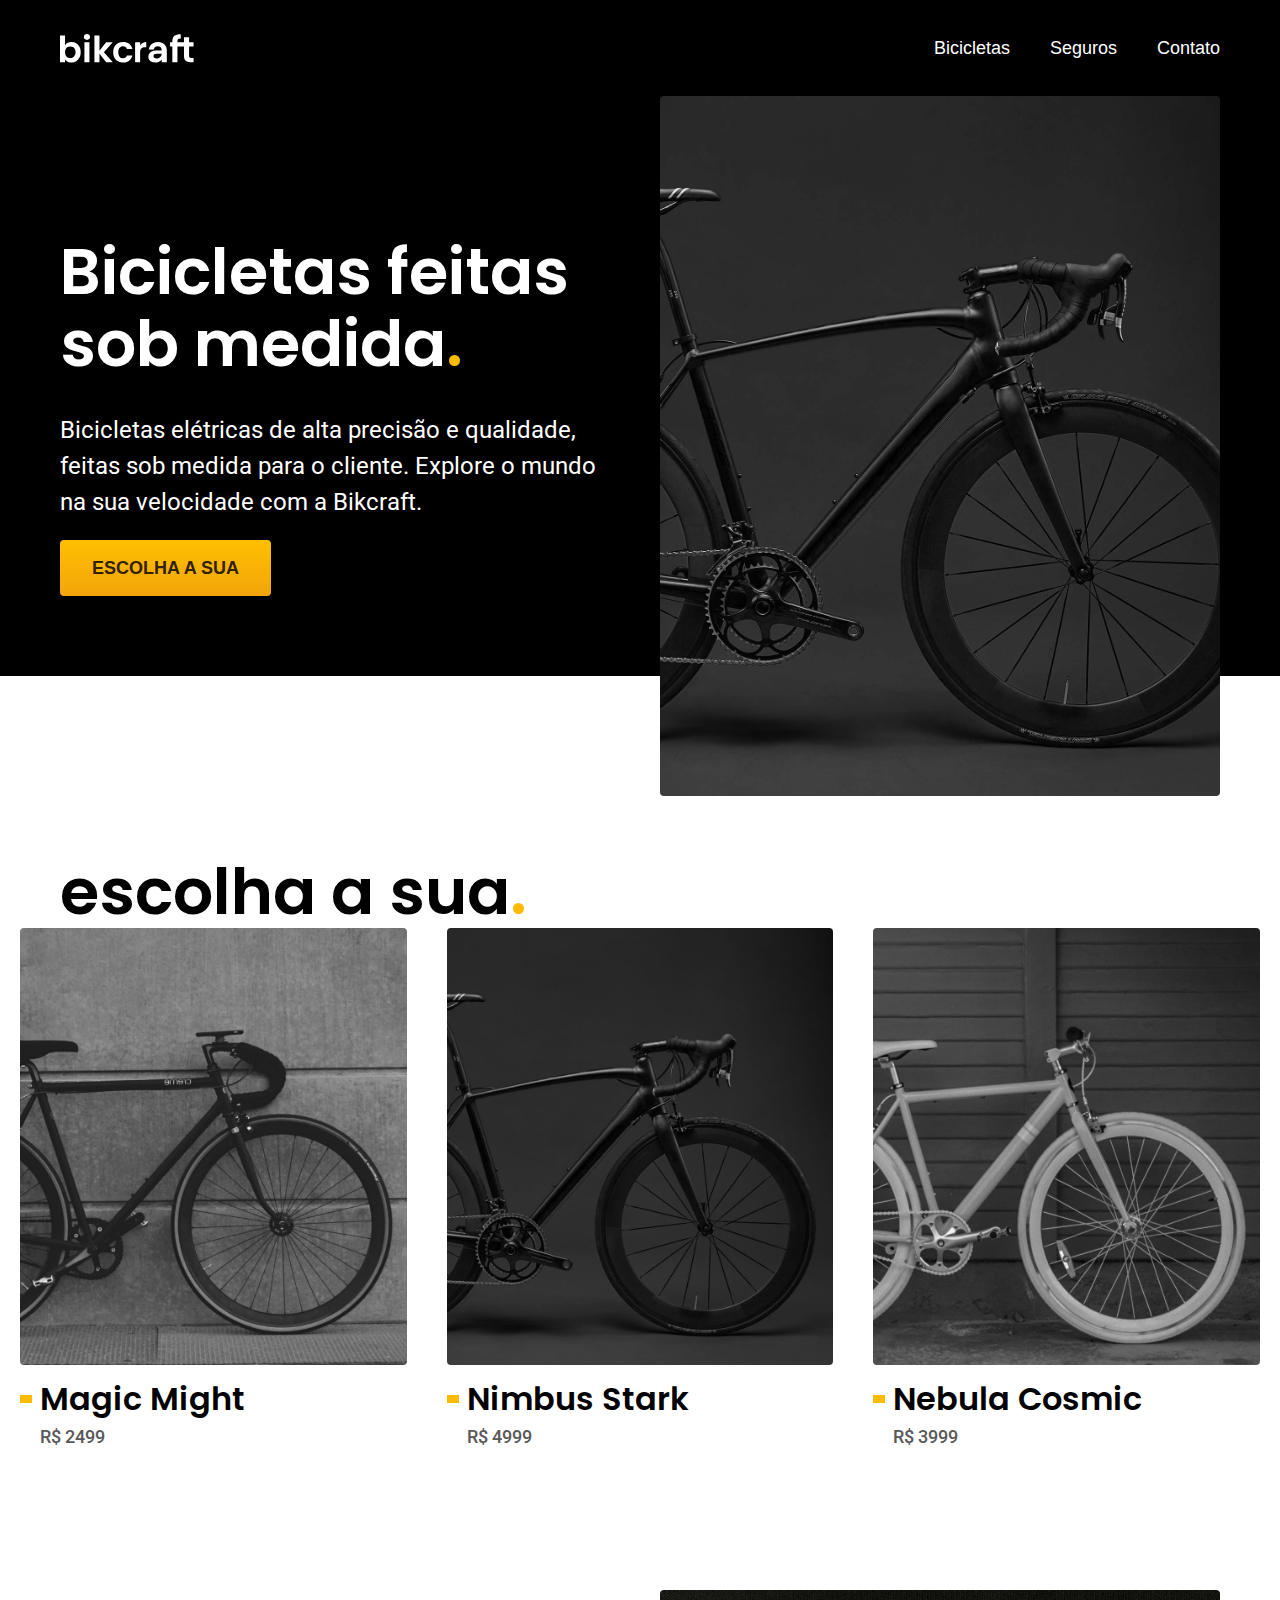
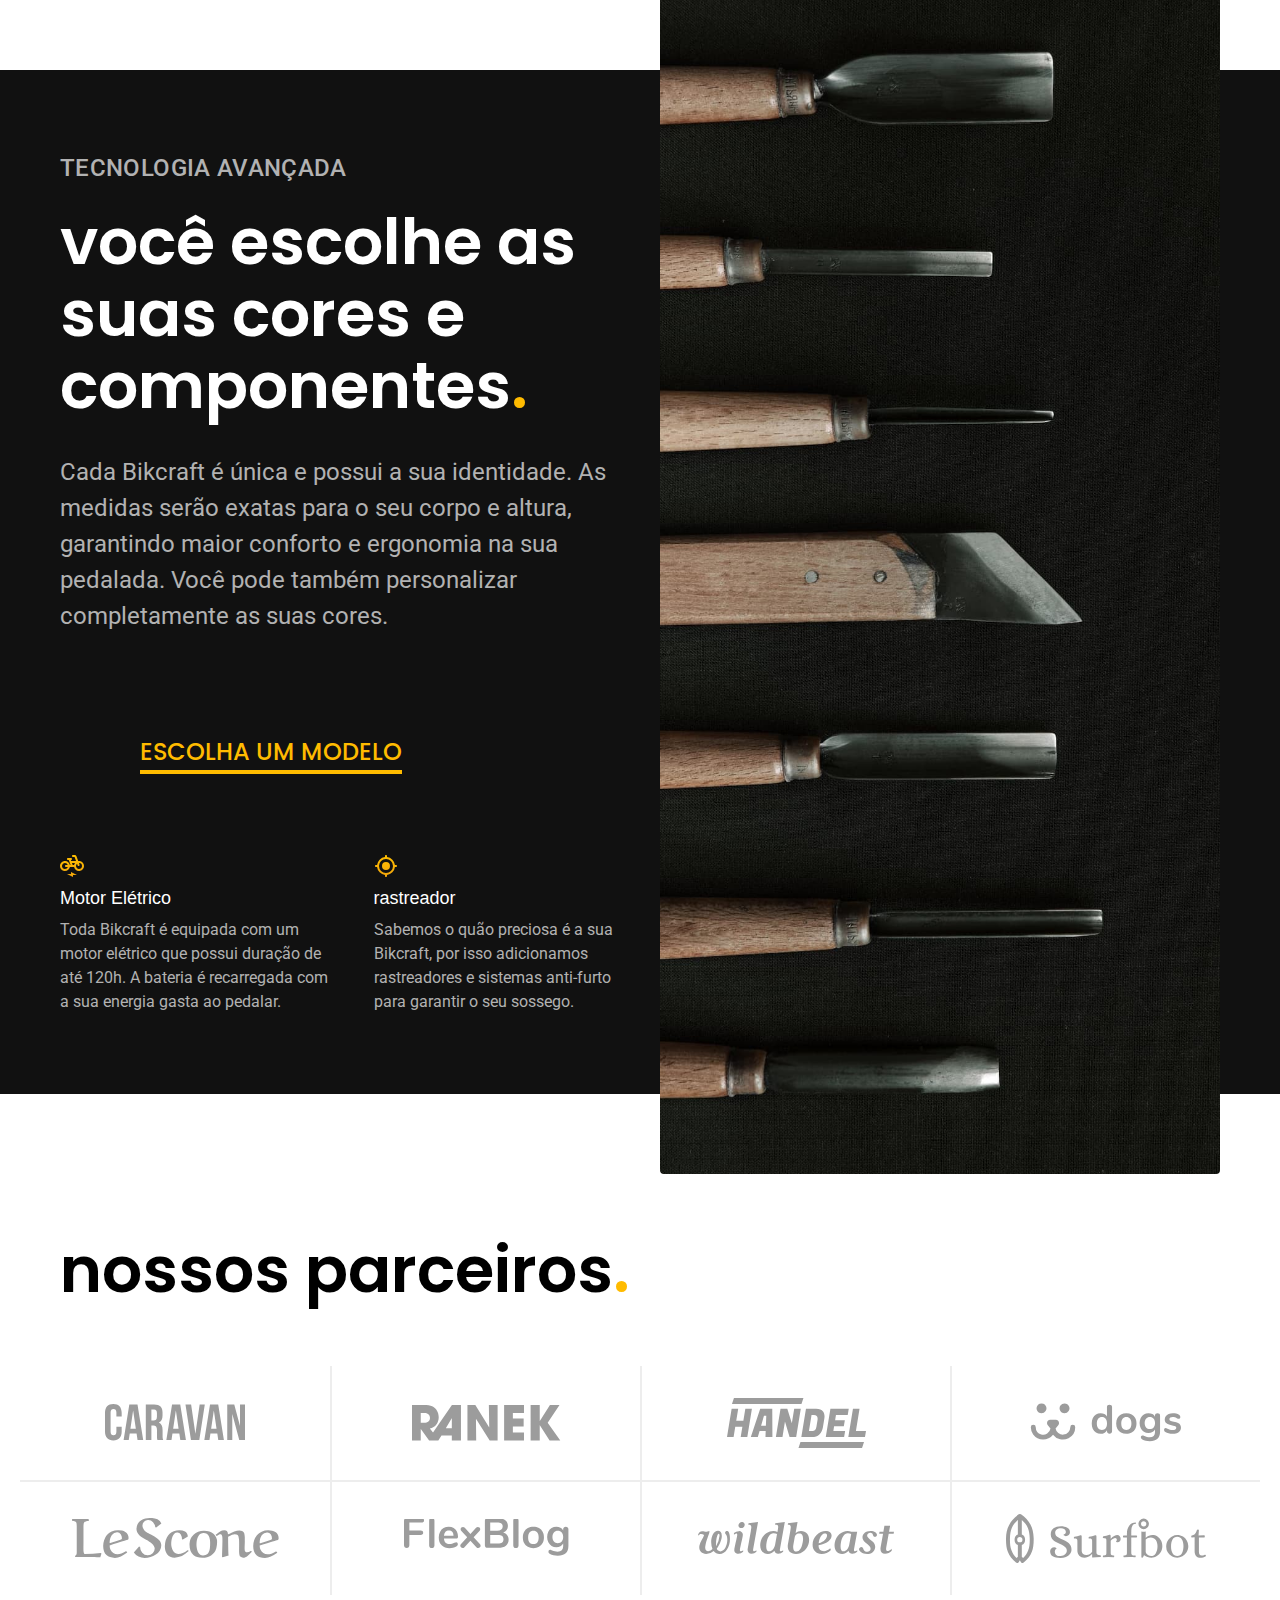
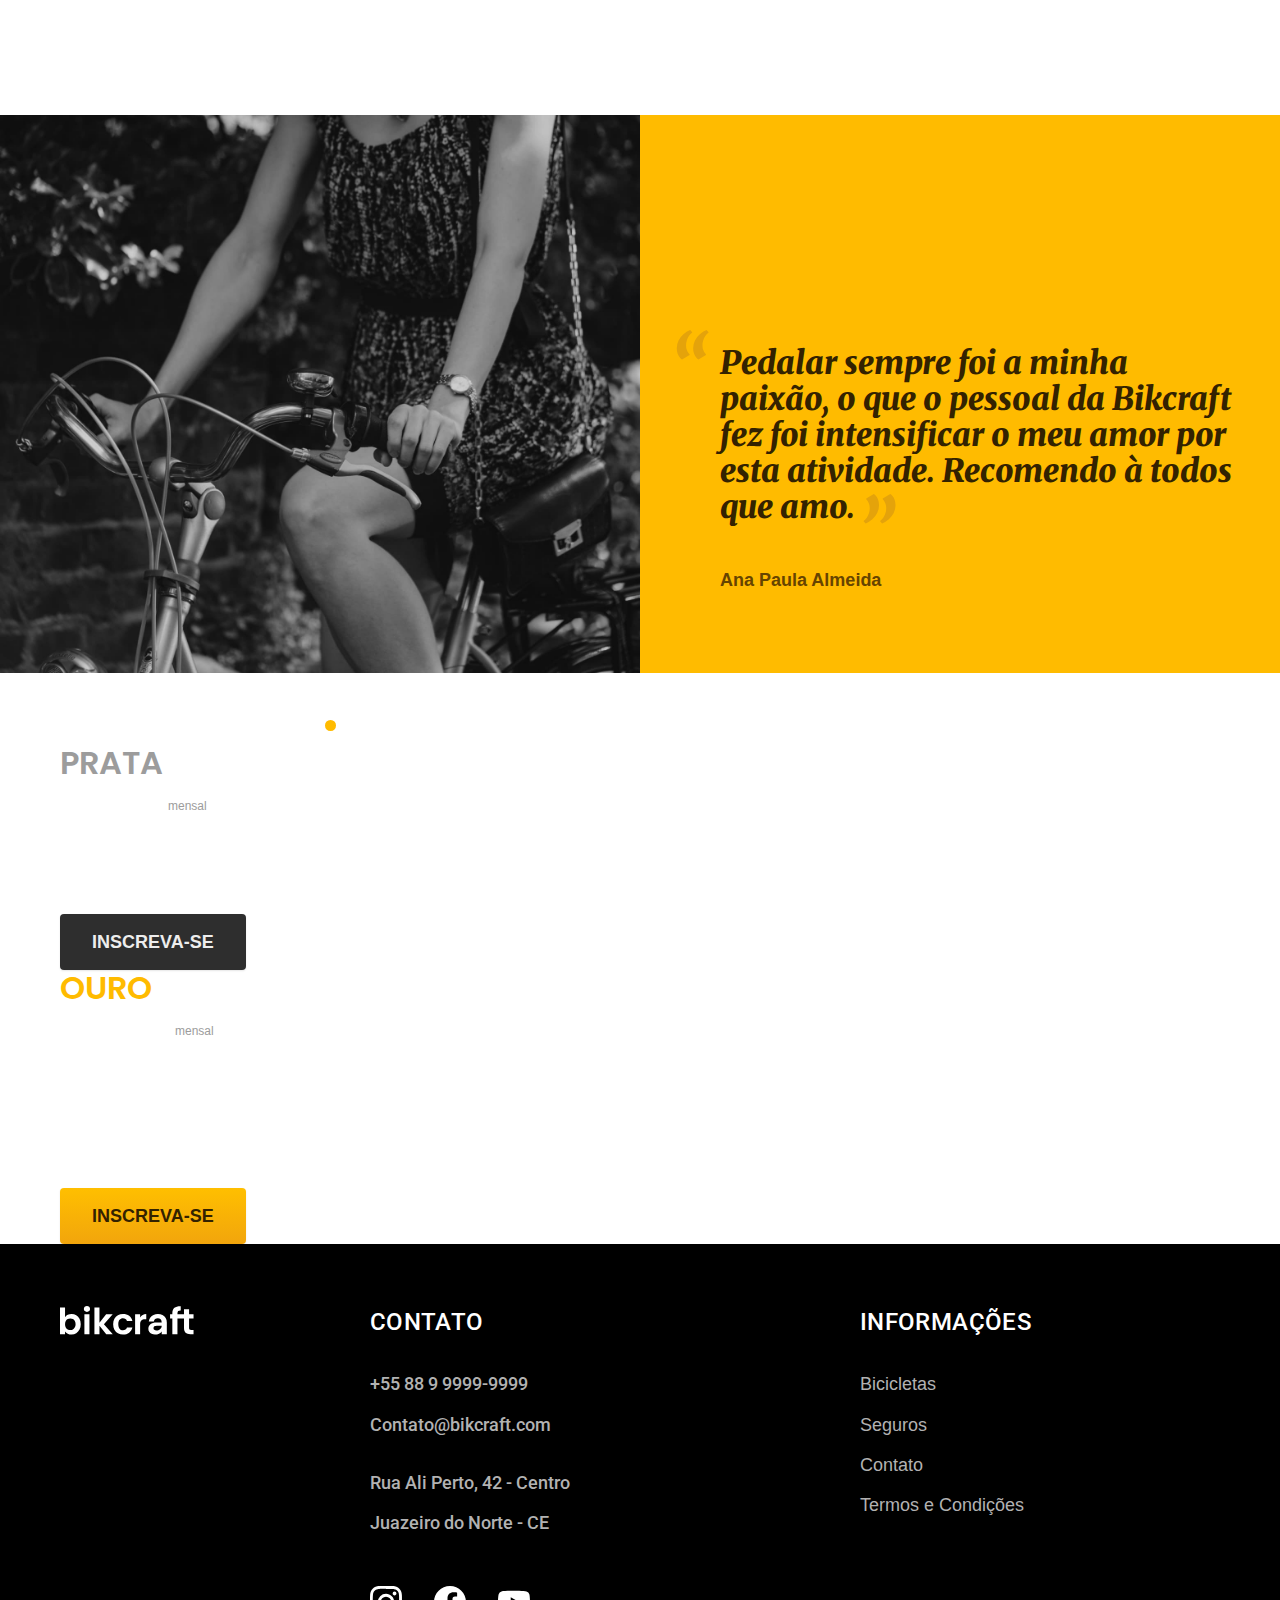
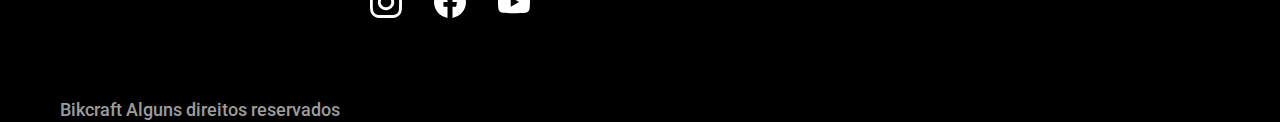
==== index.html @ c2e18ff7 "bicicletas  pagina" ====
<!DOCTYPE html>
<html lang="en">

<head>
    <meta charset="UTF-8">
    <meta name="viewport" content="width=device-width, initial-scale=1.0">
    <title>Bikcraft - Bicicletas Elétricas</title>
    <meta name="description"
        content="Bicicletas elétricas de alta precisão e qualidade,  feitas sob medida para o cliente. Explore o mundo na sua velocidade com a Bikcraft.">
    <!-- estilos -->
    <link rel="stylesheet" href="./css/style.css">
</head>

<body id="home">
    <header class="header-bg">
        <div class="header interface">
            <a href="./">
                <img src="./img/bikcraft.svg" alt="logo">
            </a>

            <nav aria-label="primaria">
                <ul class="menu-desktop header-menu font-1-m cor-0">
                    <li><a href="./bicicletas.html">Bicicletas</a></li>
                    <li><a href="./seguros.html">Seguros</a></li>
                    <li><a href="./contato.html">Contato</a></li>
                </ul>
            </nav>
        </div>
    </header>

    <main class="introducao-bg">
        <div class="introducao interface">
            <div class="introducao-conteudo">
                <h1 class="font-1-xxl">Bicicletas feitas sob medida<span class="cor-p1">.</span></h1>
                <p class="font-2-l">Bicicletas elétricas de alta precisão e qualidade, feitas sob medida para o cliente.
                    Explore o mundo na sua velocidade com a Bikcraft.</p>
                <a class="btn-style-1" href="./bicicletas.html">Escolha a sua</a>
            </div>
            <div class="introducao-img">
                <img src="./img/fotos/introducao.jpg" alt="bicicleta eletrica preta">
            </div>
        </div>
    </main>

    <article class="bicicletas-lista">
        <h2 class="font-1-xxl interface">escolha a sua<span class="cor-p1">.</span></h2>

        <ul class="bicicletas-lista-items">
            <li>
                <a href="./bicicletas/magic.html">
                    <img src="./img/bicicletas/magic-home.jpg" alt="bicicleta Preta">
                    <h3 class="font-1-xl">Magic Might</h3>
                    <span class="font-2-m cor-8">R$ 2499</span>
                </a>
            </li>
            <li>
                <a href="./bicicletas/nimbus.html">
                    <img src="./img/bicicletas/nimbus-home.jpg" alt="bicicleta Preta">
                    <h3 class="font-1-xl">Nimbus Stark</h3>
                    <span class="font-2-m cor-8">R$ 4999</span>
                </a>
            </li>
            <li>
                <a href="./bicicletas/nebula.html">
                    <img src="./img/bicicletas/nebula-home.jpg" alt="bicicleta Preta">
                    <h3 class="font-1-xl">Nebula Cosmic</h3>
                    <span class="font-2-m cor-8">R$ 3999</span>
                </a>
            </li>
        </ul>

    </article>

    <article class="tecnologia-bg">
        <div class="tecnologia interface">
            <div class="tecnologia-conteudo">
                <span class="font-2-l-b cor-5">tecnologia Avançada</span>
                <h2 class="font-1-xxl cor-0">você escolhe as suas cores e componentes<span class="cor-p1">.</span></h2>
                <p class="font-2-l cor-5">Cada Bikcraft é única e possui a sua identidade. As medidas serão exatas para
                    o seu corpo e altura, garantindo maior conforto e ergonomia na sua pedalada. Você pode também
                    personalizar completamente as suas cores.</p>
                <a class="link" href="./bicicletas.html">Escolha um modelo</a>
                <div class="tecnologia-vantagens">
                    <div>
                        <img src="img/icones/eletrica.svg" alt="">
                        <h3 class="font-1-m cor-0">Motor Elétrico</h3>
                        <p class="font-2-s cor-5">Toda Bikcraft é equipada com um motor elétrico que possui duração de
                            até 120h. A bateria é recarregada com a sua energia gasta ao pedalar.</p>
                    </div>
                    <div>
                        <img src="img/icones/rastreador.svg" alt="">
                        <h3 class="font-1-m cor-0">rastreador</h3>
                        <p class="font-2-s cor-5">Sabemos o quão preciosa é a sua Bikcraft, por isso adicionamos
                            rastreadores e sistemas anti-furto para garantir o seu sossego.</p>
                    </div>
                </div>
            </div>

            <div class="tecnologia-img">
                <img src="./img/fotos/tecnologia.jpg" alt="">
            </div>
        </div>

    </article>

    <section class="parceiros" aria-label="Nossos Parceiros">
        <h2 class="font-1-xxl interface">nossos parceiros<span class="cor-p1">.</span></h2>

        <ul>
            <li><img src="./img/parceiros/caravan.svg" alt="caravan"></li>
            <li><img src="./img/parceiros/ranek.svg" alt="ranek"></li>
            <li><img src="./img/parceiros/handel.svg" alt="handel"></li>
            <li><img src="./img/parceiros/dogs.svg" alt="dogs"></li>
            <li><img src="./img/parceiros/lescone.svg" alt="lesccone"></li>
            <li><img src="./img/parceiros/flexblog.svg" alt="flexblog"></li>
            <li><img src="./img/parceiros/wildbeast.svg" alt="wildbeast"></li>
            <li><img src="./img/parceiros/surfbot.svg" alt="surfbot"></li>
        </ul>
    </section>

    <section class="depoimento" aria-label="Depoimento">
        <div>
            <img src="./img/fotos/depoimento.jpg" alt="Pessoa pedalando">
        </div>
        <div class="depoimento-conteudo">
            <blockquote class="font-1-xl cor-p5">
                <p>Pedalar sempre foi a minha paixão, o que o pessoal da Bikcraft fez foi intensificar o meu amor por
                    esta atividade. Recomendo à todos que amo.</p>
                <span class="font-1-m-b cor-p4">Ana Paula Almeida</span>
            </blockquote>
        </div>
    </section>

    <article class="seguros-bg">
        <div class="seguros interface">
            <h2 class="font-1-xxl cor-0">seguros<span class="cor-p1">.</span></h2>
            <div class="seguros-item">
                <h3 class="font-1-xl cor-6">PRATA</h3>
                <span class="font-1-xl cor-0">R$ 199 <span class="font-1-xs cor-6">mensal</span></span>
                <ul class="font-2-m cor-0">
                    <li>Duas trocas por ano</li>
                    <li>Assistência técnica</li>
                    <li>Suporte 08h às 18h</li>
                    <li>Cobertura estadual</li>
                </ul>
                <a class="btn-style-2" href="./orcamento.html">Inscreva-se</a>
            </div>
            <div class="seguros-item">
                <h3 class="font-1-xl cor-p1">OURO</h3>
                <span class="font-1-xl cor-0">R$ 299 <span class="font-1-xs cor-6">mensal</span></span>
                <ul class="font-2-m cor-0">
                    <li>Cinco trocas por ano</li>
                    <li>Assistência especial</li>
                    <li>Suporte 24h</li>
                    <li>Cobertura nacional</li>
                    <li>Desconto em parceiros</li>
                    <li>Acesso ao Clube Bikcraft</li>
                </ul>
                <a class="btn-style-1" href="./orcamento.html">Inscreva-se</a>
            </div>
        </div>
    </article>

    <footer class="footer-bg">
        <div class="footer interface">
            <img src="./img/bikcraft.svg" alt="logo">
            <div class="footer-contato">
                <h3 class="font-2-l-b cor-0">Contato</h3>
                <ul class="font-2-m cor-5">
                    <li><a href="tel:+552199999999">+55 88 9 9999-9999</a></li>
                    <li><a href="mailto:Contato@bikcraft.com">Contato@bikcraft.com</a></li>
                    <li>Rua Ali Perto, 42 - Centro</li>
                    <li>Juazeiro do Norte - CE</li>
                </ul>
                <div class="footer-redes">
                    <a href="/">
                        <img src="img/redes/instagram.svg" alt="">
                    </a>
                    <a href="/">
                        <img src="img/redes/facebook.svg" alt="">
                    </a>
                    <a href="/">
                        <img src="img/redes/youtube.svg" alt="">
                    </a>
                </div>
            </div>
            <div class="footer-informacoes">
                <h3 class="font-2-l-b cor-0">Informações</h3>
                <nav>
                    <ul class="font-1-m cor-5">
                        <li><a href="./bicicletas.html">Bicicletas</a></li>
                        <li><a href="./seguros.html">Seguros</a></li>
                        <li><a href="./contato.html">Contato</a></li>
                        <li><a href="./termos.html">Termos e Condições</a></li>
                    </ul>
                </nav>
            </div>
            <p class=" footer-copy font-2-m cor-6">Bikcraft Alguns direitos reservados</p>
        </div>
    </footer>

</body>

</html>
---- css/style.css ----
/* fontes */
@import url('https://fonts.googleapis.com/css2?family=Merriweather:ital,wght@1,900&display=swap');
@import url('https://fonts.googleapis.com/css2?family=Poppins:wght@400;500;600;700&family=Roboto:wght@400;500;700;900&display=swap');
@import "utilidades/tipo-grafia.css";
/* folhas de estilos */

/* ------global------- */
@import "./global/global.css";
@import "./global/header.css";
@import "global/footer.css";

/* ------utilidades------- */
@import "./utilidades/cores.css";
@import "./utilidades/componentes.css";
@import "./utilidades/titulos-pg-internas.css";

/* -----home------- */
@import "./home/introducao.css";
@import "./home/tecnologias.css";
@import "./home/parceiros.css";
@import "./home/depoimento.css";


/* -----bicicletas---- */
@import "./bicicletas/bicicletas-lista.css";
@import "./bicicletas/biciletas.css"

/* ------ seguros ----- */
@import "./seguros/seguros.css";

/* ---temos---- */
@import "./termos/termos.css"


/* -------------------------------------------------------- */
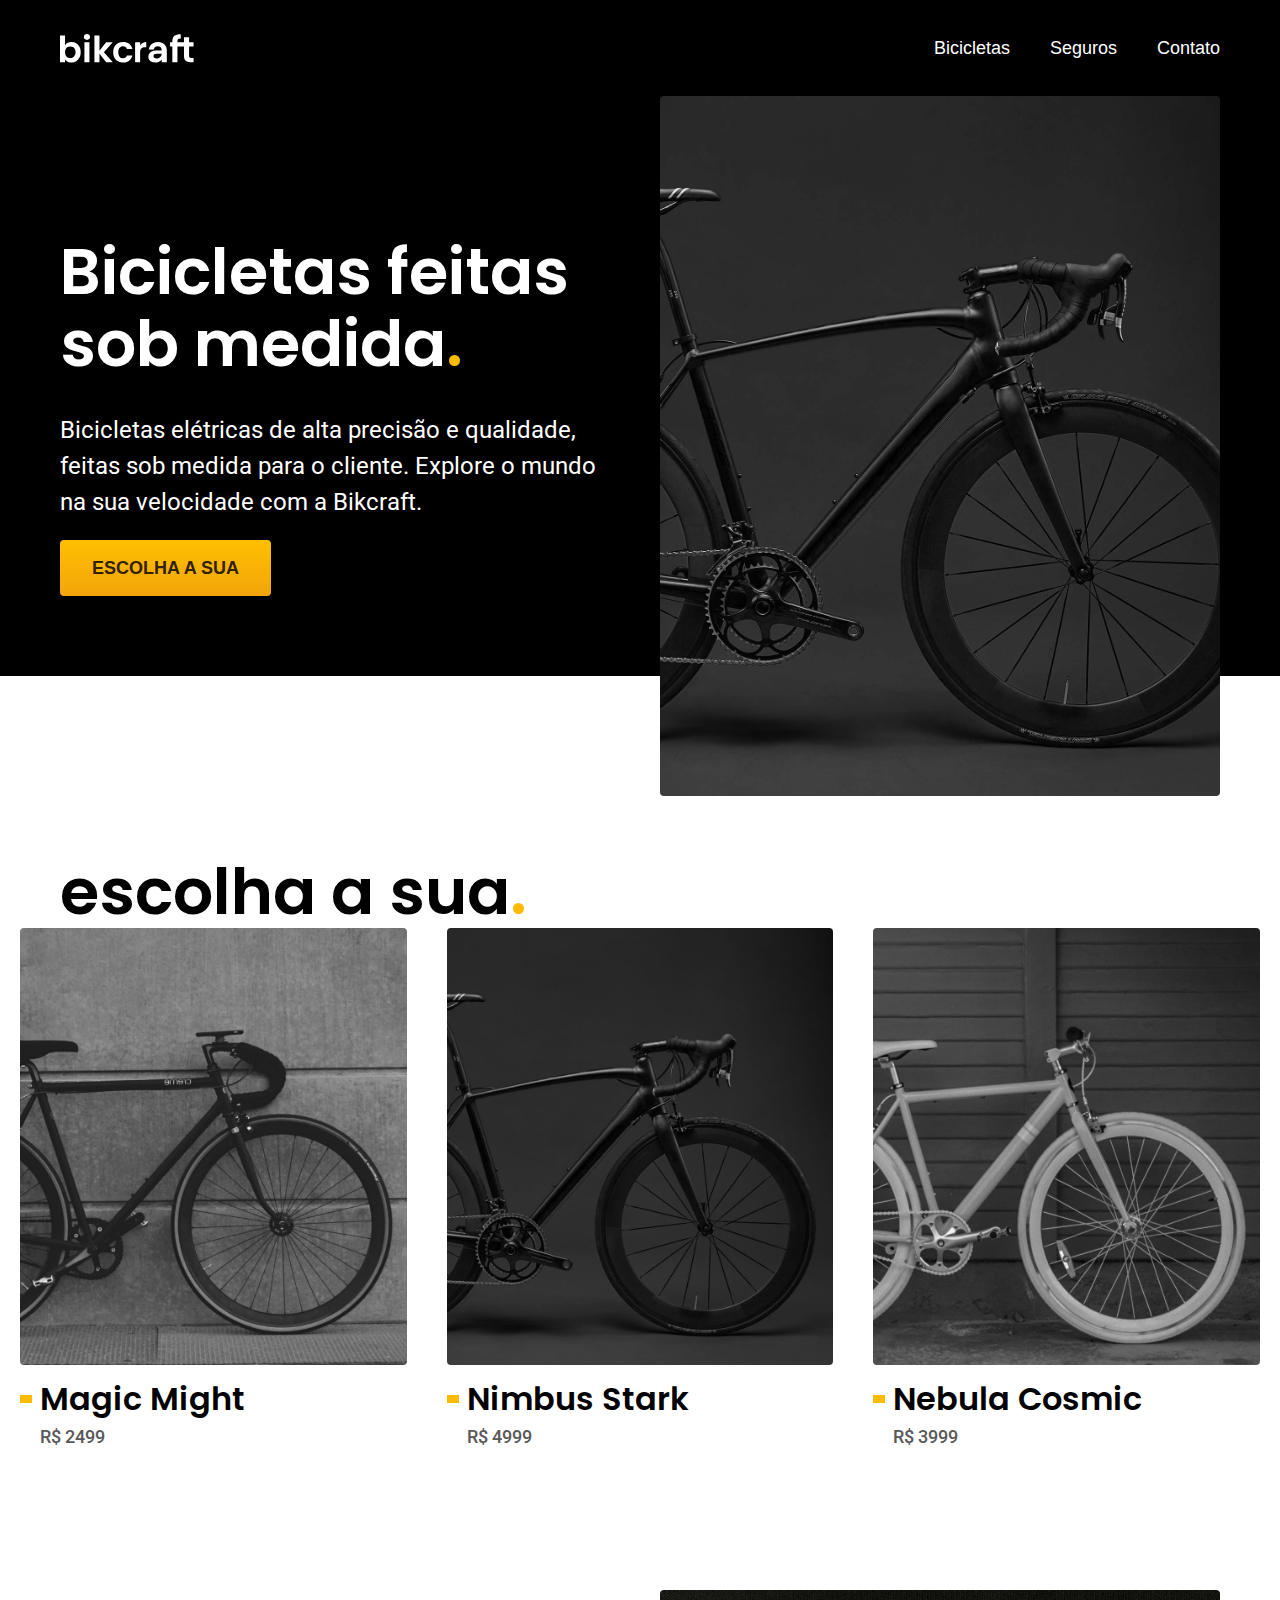
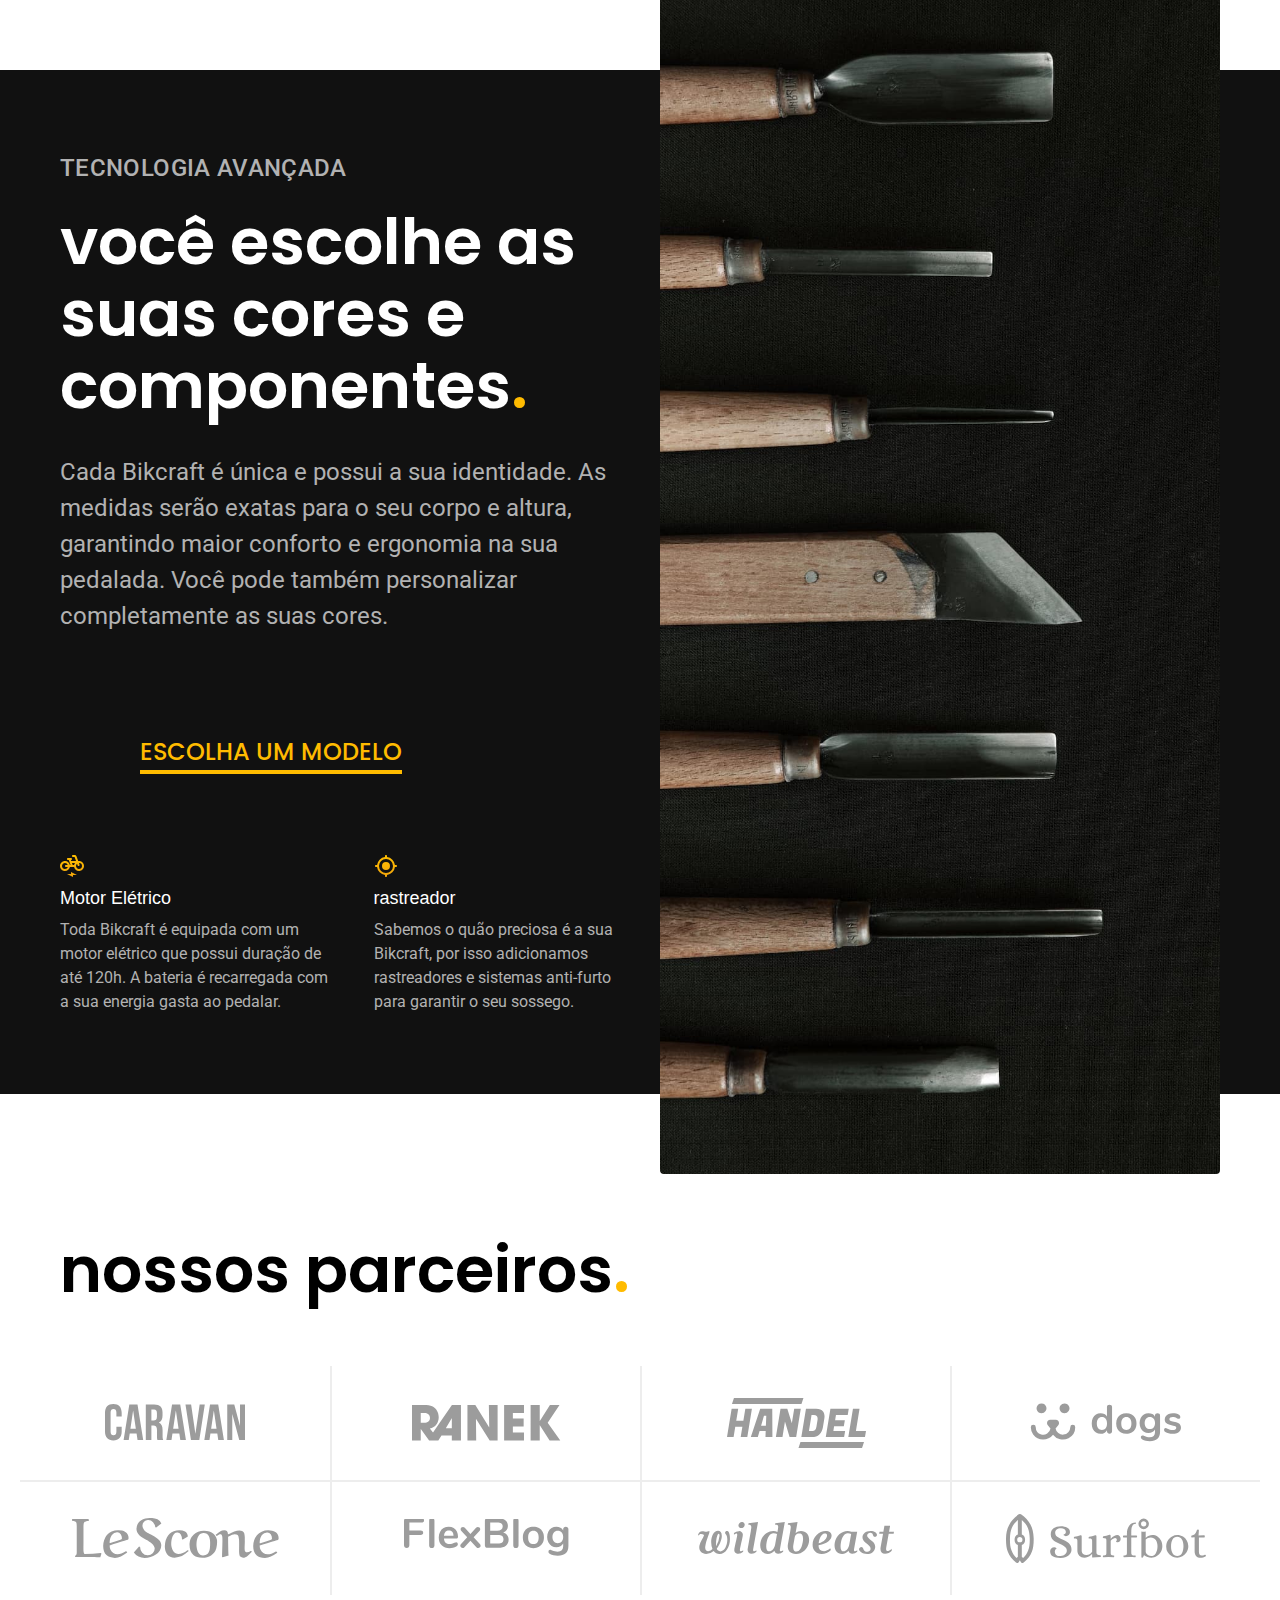
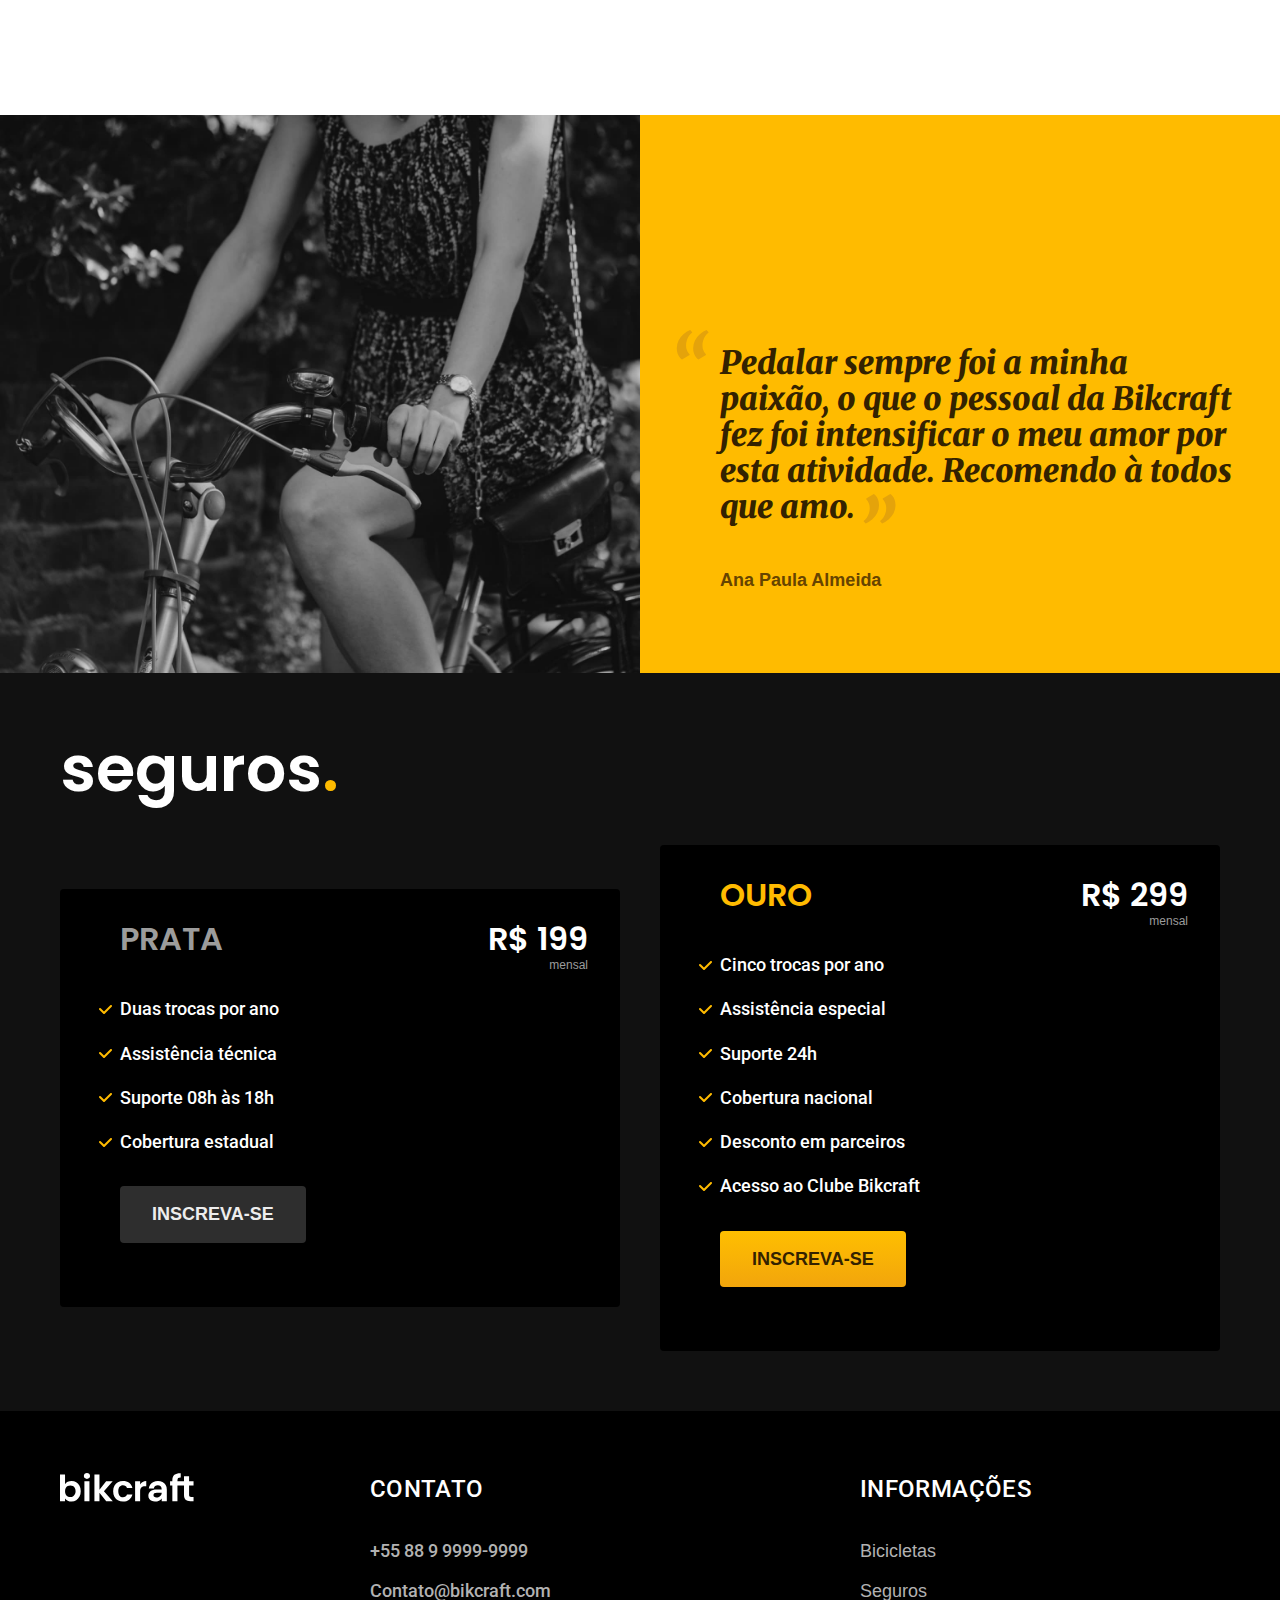
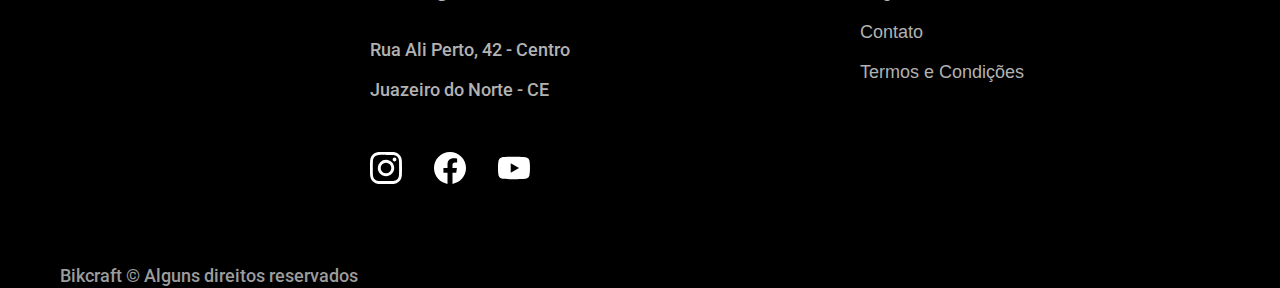
==== commit 0596cced: "terminei a pagina da nimbus" ====
--- a/index.html
+++ b/index.html
@@ -195,7 +195,7 @@
                     </ul>
                 </nav>
             </div>
-            <p class=" footer-copy font-2-m cor-6">Bikcraft Alguns direitos reservados</p>
+            <p class=" footer-copy font-2-m cor-6">Bikcraft © Alguns direitos reservados</p>
         </div>
     </footer>
 
--- a/css/style.css
+++ b/css/style.css
@@ -23,10 +23,15 @@
 
 /* -----bicicletas---- */
 @import "./bicicletas/bicicletas-lista.css";
-@import "./bicicletas/biciletas.css"
+@import "./bicicletas/biciletas.css";
+
+/* -----bicicleta ----- */
+@import "./bicicleta/bicicleta.css";
 
 /* ------ seguros ----- */
 @import "./seguros/seguros.css";
+@import "./seguros/vantagens.css";
+@import "./seguros/perguntas.css";
 
 /* ---temos---- */
 @import "./termos/termos.css"
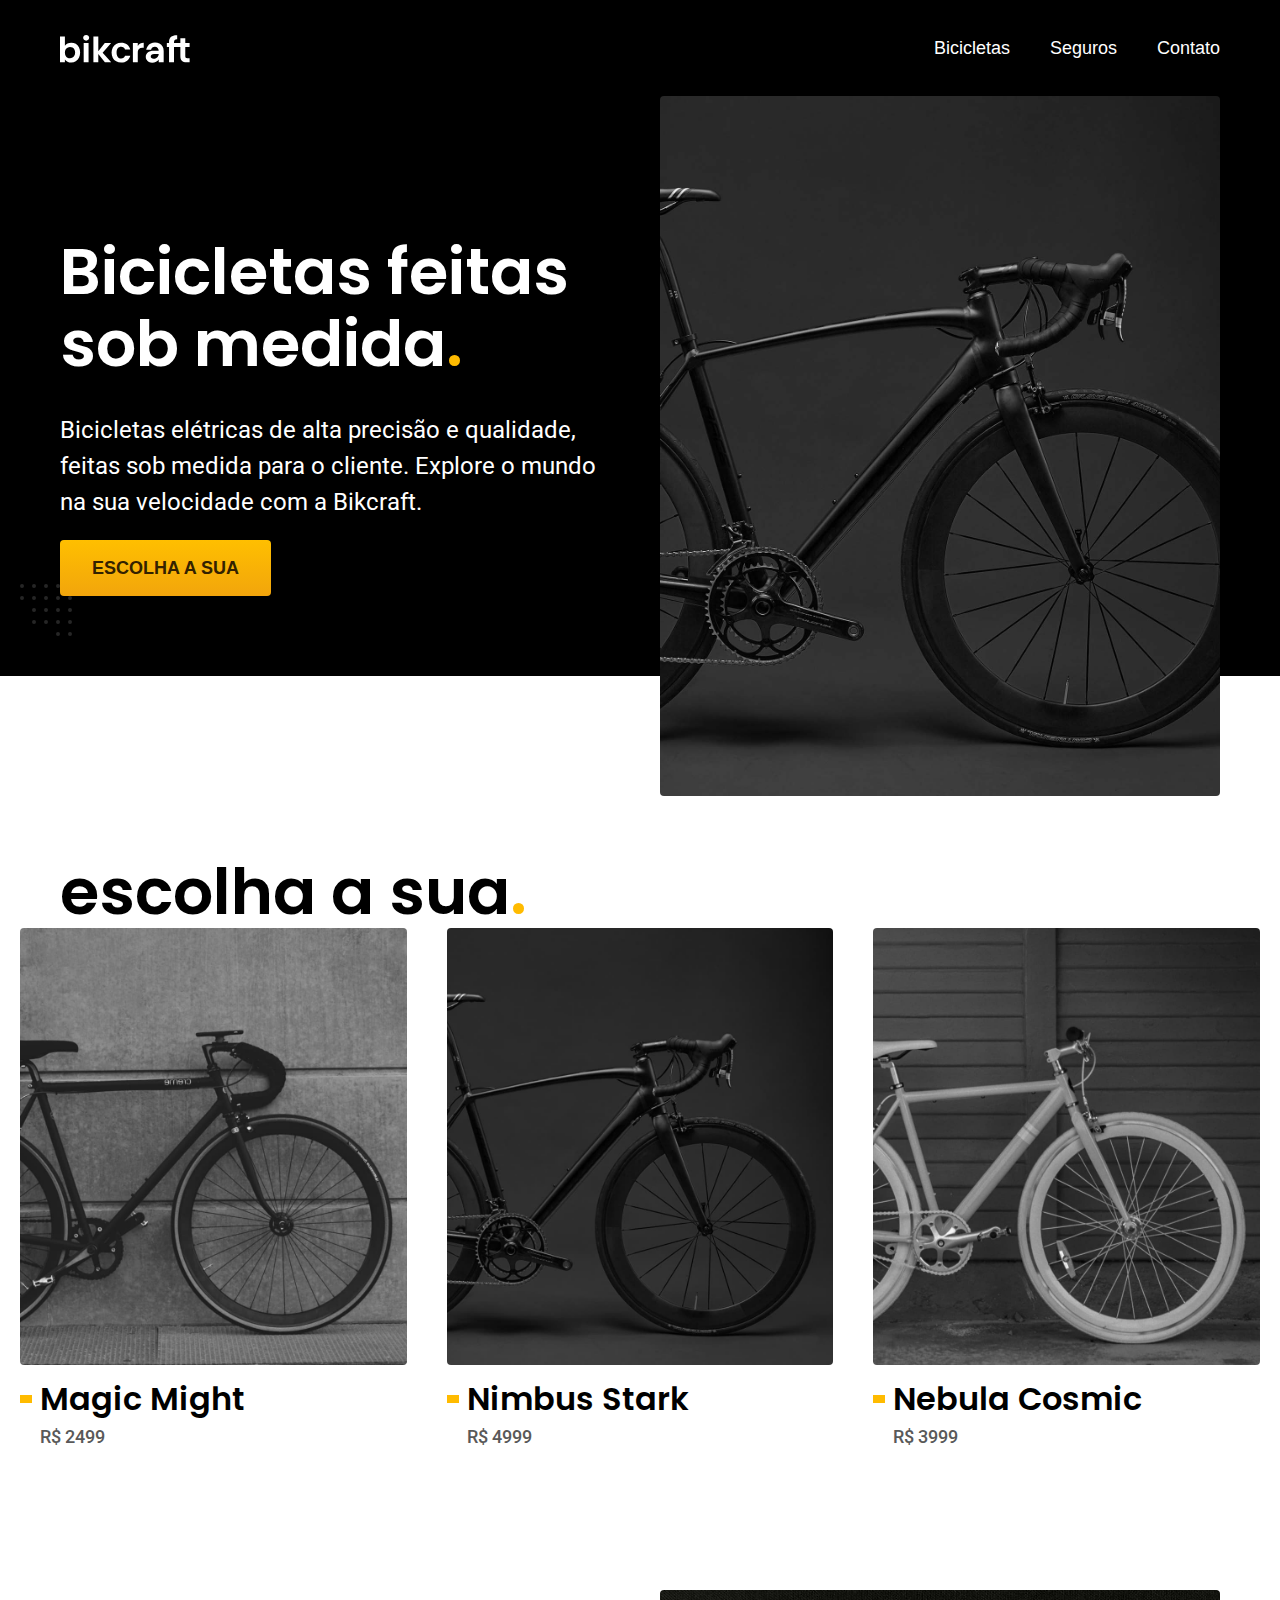
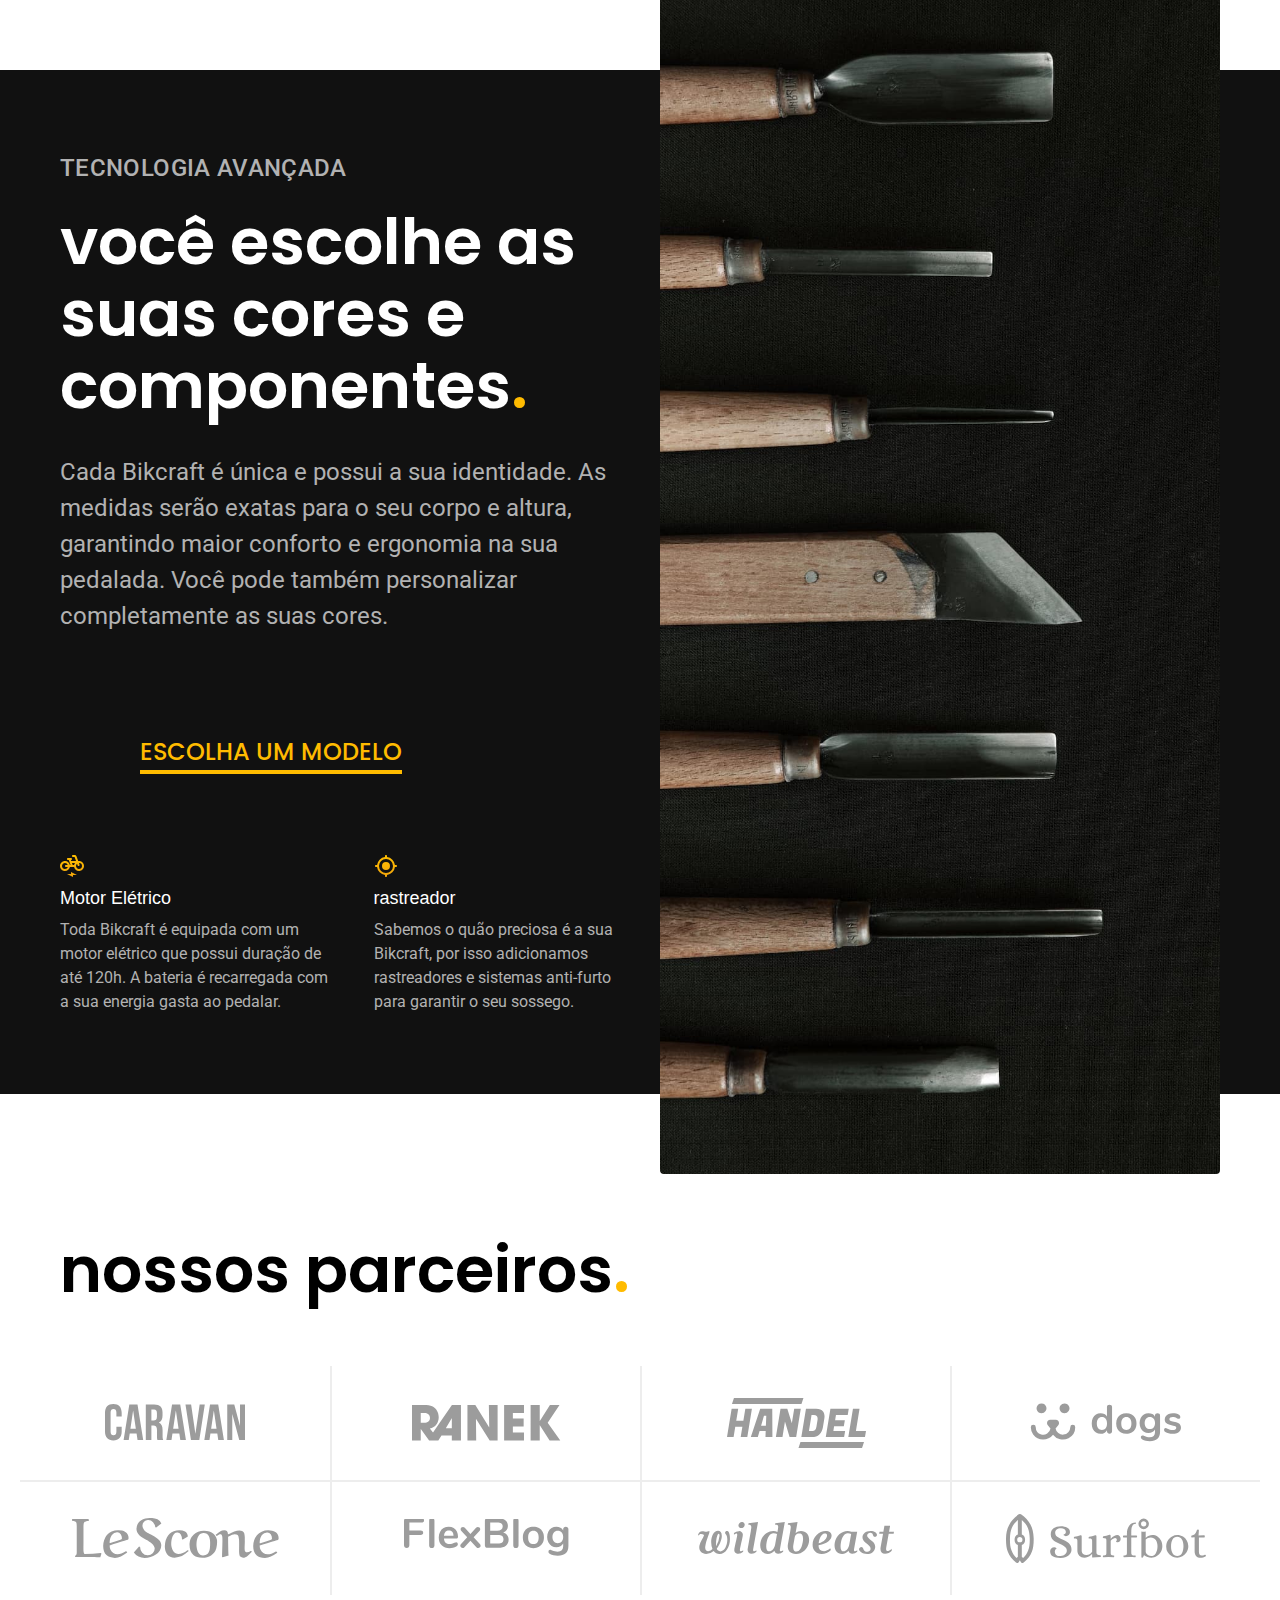
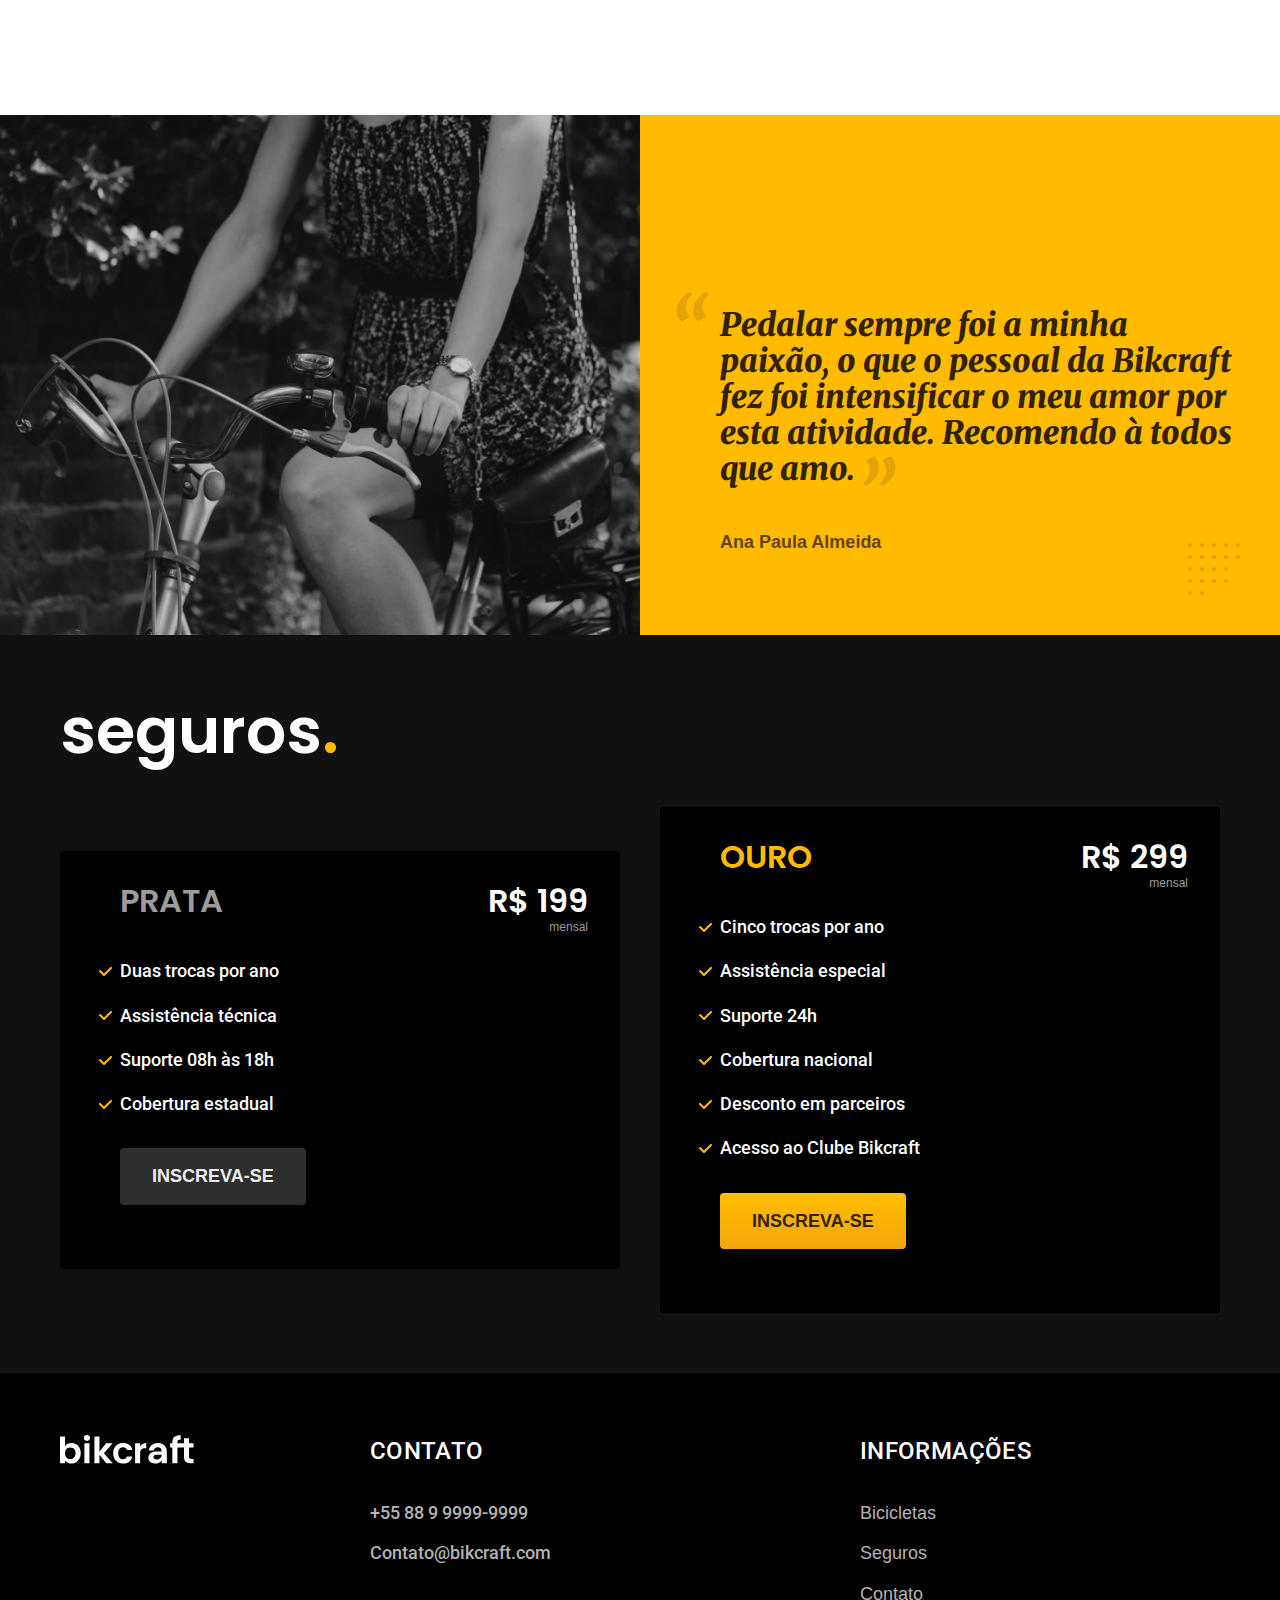
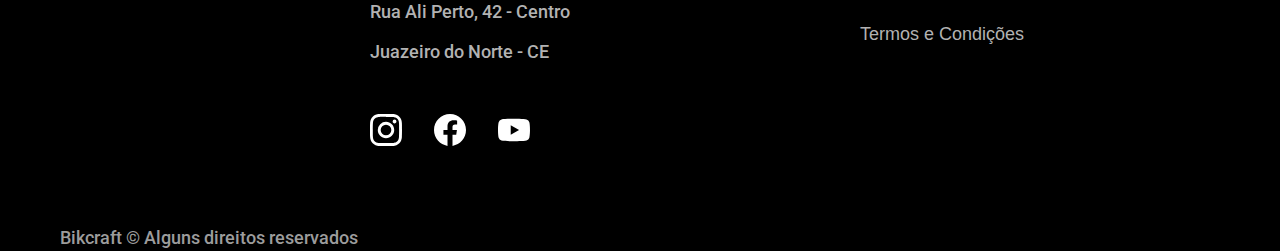
==== commit 9b09d5f5: "despenho" ====
--- a/index.html
+++ b/index.html
@@ -8,14 +8,16 @@
     <meta name="description"
         content="Bicicletas elétricas de alta precisão e qualidade,  feitas sob medida para o cliente. Explore o mundo na sua velocidade com a Bikcraft.">
     <!-- estilos -->
+    <link rel="preload" href="./css/style.css" as="style">
     <link rel="stylesheet" href="./css/style.css">
+
 </head>
 
 <body id="home">
     <header class="header-bg">
         <div class="header interface">
             <a href="./">
-                <img src="./img/bikcraft.svg" alt="logo">
+                <img src="./img/bikcraft.svg" width="132" height="32" alt="logo">
             </a>
 
             <nav aria-label="primaria">
@@ -36,9 +38,10 @@
                     Explore o mundo na sua velocidade com a Bikcraft.</p>
                 <a class="btn-style-1" href="./bicicletas.html">Escolha a sua</a>
             </div>
-            <div class="introducao-img">
-                <img src="./img/fotos/introducao.jpg" alt="bicicleta eletrica preta">
-            </div>
+            <picture>
+                <source media="(max-width:800px)" srcset="./img/bicicletas/nimbus.jpg">
+                <img src="img/fotos/introducao.jpg" alt="bicicleta preta" width="1280" height="1600">
+            </picture>
         </div>
     </main>
 
@@ -48,21 +51,21 @@
         <ul class="bicicletas-lista-items">
             <li>
                 <a href="./bicicletas/magic.html">
-                    <img src="./img/bicicletas/magic-home.jpg" alt="bicicleta Preta">
+                    <img src="./img/bicicletas/magic-home.jpg" width="920" height="1040" alt="bicicleta Preta">
                     <h3 class="font-1-xl">Magic Might</h3>
                     <span class="font-2-m cor-8">R$ 2499</span>
                 </a>
             </li>
             <li>
                 <a href="./bicicletas/nimbus.html">
-                    <img src="./img/bicicletas/nimbus-home.jpg" alt="bicicleta Preta">
+                    <img src="./img/bicicletas/nimbus-home.jpg" width="920" height="1040" alt="bicicleta Preta">
                     <h3 class="font-1-xl">Nimbus Stark</h3>
                     <span class="font-2-m cor-8">R$ 4999</span>
                 </a>
             </li>
             <li>
                 <a href="./bicicletas/nebula.html">
-                    <img src="./img/bicicletas/nebula-home.jpg" alt="bicicleta Preta">
+                    <img src="./img/bicicletas/nebula-home.jpg" width="920" height="1040" alt="bicicleta Preta">
                     <h3 class="font-1-xl">Nebula Cosmic</h3>
                     <span class="font-2-m cor-8">R$ 3999</span>
                 </a>
@@ -82,13 +85,13 @@
                 <a class="link" href="./bicicletas.html">Escolha um modelo</a>
                 <div class="tecnologia-vantagens">
                     <div>
-                        <img src="img/icones/eletrica.svg" alt="">
+                        <img src="img/icones/eletrica.svg" width="24" height="24" alt="">
                         <h3 class="font-1-m cor-0">Motor Elétrico</h3>
                         <p class="font-2-s cor-5">Toda Bikcraft é equipada com um motor elétrico que possui duração de
                             até 120h. A bateria é recarregada com a sua energia gasta ao pedalar.</p>
                     </div>
                     <div>
-                        <img src="img/icones/rastreador.svg" alt="">
+                        <img src="img/icones/rastreador.svg" width="24" height="24" alt="">
                         <h3 class="font-1-m cor-0">rastreador</h3>
                         <p class="font-2-s cor-5">Sabemos o quão preciosa é a sua Bikcraft, por isso adicionamos
                             rastreadores e sistemas anti-furto para garantir o seu sossego.</p>
@@ -97,7 +100,7 @@
             </div>
 
             <div class="tecnologia-img">
-                <img src="./img/fotos/tecnologia.jpg" alt="">
+                <img src="./img/fotos/tecnologia.jpg" width="1200" height="1920" alt="">
             </div>
         </div>
 
@@ -107,20 +110,20 @@
         <h2 class="font-1-xxl interface">nossos parceiros<span class="cor-p1">.</span></h2>
 
         <ul>
-            <li><img src="./img/parceiros/caravan.svg" alt="caravan"></li>
-            <li><img src="./img/parceiros/ranek.svg" alt="ranek"></li>
-            <li><img src="./img/parceiros/handel.svg" alt="handel"></li>
-            <li><img src="./img/parceiros/dogs.svg" alt="dogs"></li>
-            <li><img src="./img/parceiros/lescone.svg" alt="lesccone"></li>
-            <li><img src="./img/parceiros/flexblog.svg" alt="flexblog"></li>
-            <li><img src="./img/parceiros/wildbeast.svg" alt="wildbeast"></li>
-            <li><img src="./img/parceiros/surfbot.svg" alt="surfbot"></li>
+            <li><img src="./img/parceiros/caravan.svg" width="140" height="38" alt="caravan"></li>
+            <li><img src="./img/parceiros/ranek.svg" width="149" height="36" alt="ranek"></li>
+            <li><img src="./img/parceiros/handel.svg" width="139" height="50" alt="handel"></li>
+            <li><img src="./img/parceiros/dogs.svg" width="152" height="39" alt="dogs"></li>
+            <li><img src="./img/parceiros/lescone.svg" width="208" height="41" alt="lesccone"></li>
+            <li><img src="./img/parceiros/flexblog.svg" width="165" height="38" alt="flexblog"></li>
+            <li><img src="./img/parceiros/wildbeast.svg" width="196" height="34" alt="wildbeast"></li>
+            <li><img src="./img/parceiros/surfbot.svg" width="200" height="49" alt="surfbot"></li>
         </ul>
     </section>
 
     <section class="depoimento" aria-label="Depoimento">
         <div>
-            <img src="./img/fotos/depoimento.jpg" alt="Pessoa pedalando">
+            <img src="./img/fotos/depoimento.jpg" width="1560" height="1360" alt="Pessoa pedalando">
         </div>
         <div class="depoimento-conteudo">
             <blockquote class="font-1-xl cor-p5">
@@ -163,7 +166,7 @@
 
     <footer class="footer-bg">
         <div class="footer interface">
-            <img src="./img/bikcraft.svg" alt="logo">
+            <img src="./img/bikcraft.svg" width="136" height="32" alt="logo">
             <div class="footer-contato">
                 <h3 class="font-2-l-b cor-0">Contato</h3>
                 <ul class="font-2-m cor-5">
@@ -174,13 +177,13 @@
                 </ul>
                 <div class="footer-redes">
                     <a href="/">
-                        <img src="img/redes/instagram.svg" alt="">
+                        <img src="img/redes/instagram.svg" width="32" height="32" alt="">
                     </a>
                     <a href="/">
-                        <img src="img/redes/facebook.svg" alt="">
+                        <img src="img/redes/facebook.svg" width="32" height="32" alt="">
                     </a>
                     <a href="/">
-                        <img src="img/redes/youtube.svg" alt="">
+                        <img src="img/redes/youtube.svg" width="32" height="23" alt="">
                     </a>
                 </div>
             </div>
--- a/css/style.css
+++ b/css/style.css
@@ -13,6 +13,7 @@
 @import "./utilidades/cores.css";
 @import "./utilidades/componentes.css";
 @import "./utilidades/titulos-pg-internas.css";
+@import "./utilidades/formulario.css";
 
 /* -----home------- */
 @import "./home/introducao.css";
@@ -27,6 +28,11 @@
 
 /* -----bicicleta ----- */
 @import "./bicicleta/bicicleta.css";
+@import "./bicicleta/seguro.css";
+
+/*------ contato -----*/
+@import "./contato/contato.css";
+@import "./contato/lojas.css";
 
 /* ------ seguros ----- */
 @import "./seguros/seguros.css";
@@ -34,8 +40,10 @@
 @import "./seguros/perguntas.css";
 
 /* ---temos---- */
-@import "./termos/termos.css"
+@import "./termos/termos.css";
 
+/* -----orçamento------ */
+@import "./orcamento/orcamento.css";
 
 /* -------------------------------------------------------- */
 
--- a/css/style.css
+++ b/css/style.css
@@ -13,6 +13,7 @@
 @import "./utilidades/cores.css";
 @import "./utilidades/componentes.css";
 @import "./utilidades/titulos-pg-internas.css";
+@import "./utilidades/formulario.css";
 
 /* -----home------- */
 @import "./home/introducao.css";
@@ -27,6 +28,11 @@
 
 /* -----bicicleta ----- */
 @import "./bicicleta/bicicleta.css";
+@import "./bicicleta/seguro.css";
+
+/*------ contato -----*/
+@import "./contato/contato.css";
+@import "./contato/lojas.css";
 
 /* ------ seguros ----- */
 @import "./seguros/seguros.css";
@@ -34,8 +40,10 @@
 @import "./seguros/perguntas.css";
 
 /* ---temos---- */
-@import "./termos/termos.css"
+@import "./termos/termos.css";
 
+/* -----orçamento------ */
+@import "./orcamento/orcamento.css";
 
 /* -------------------------------------------------------- */
 
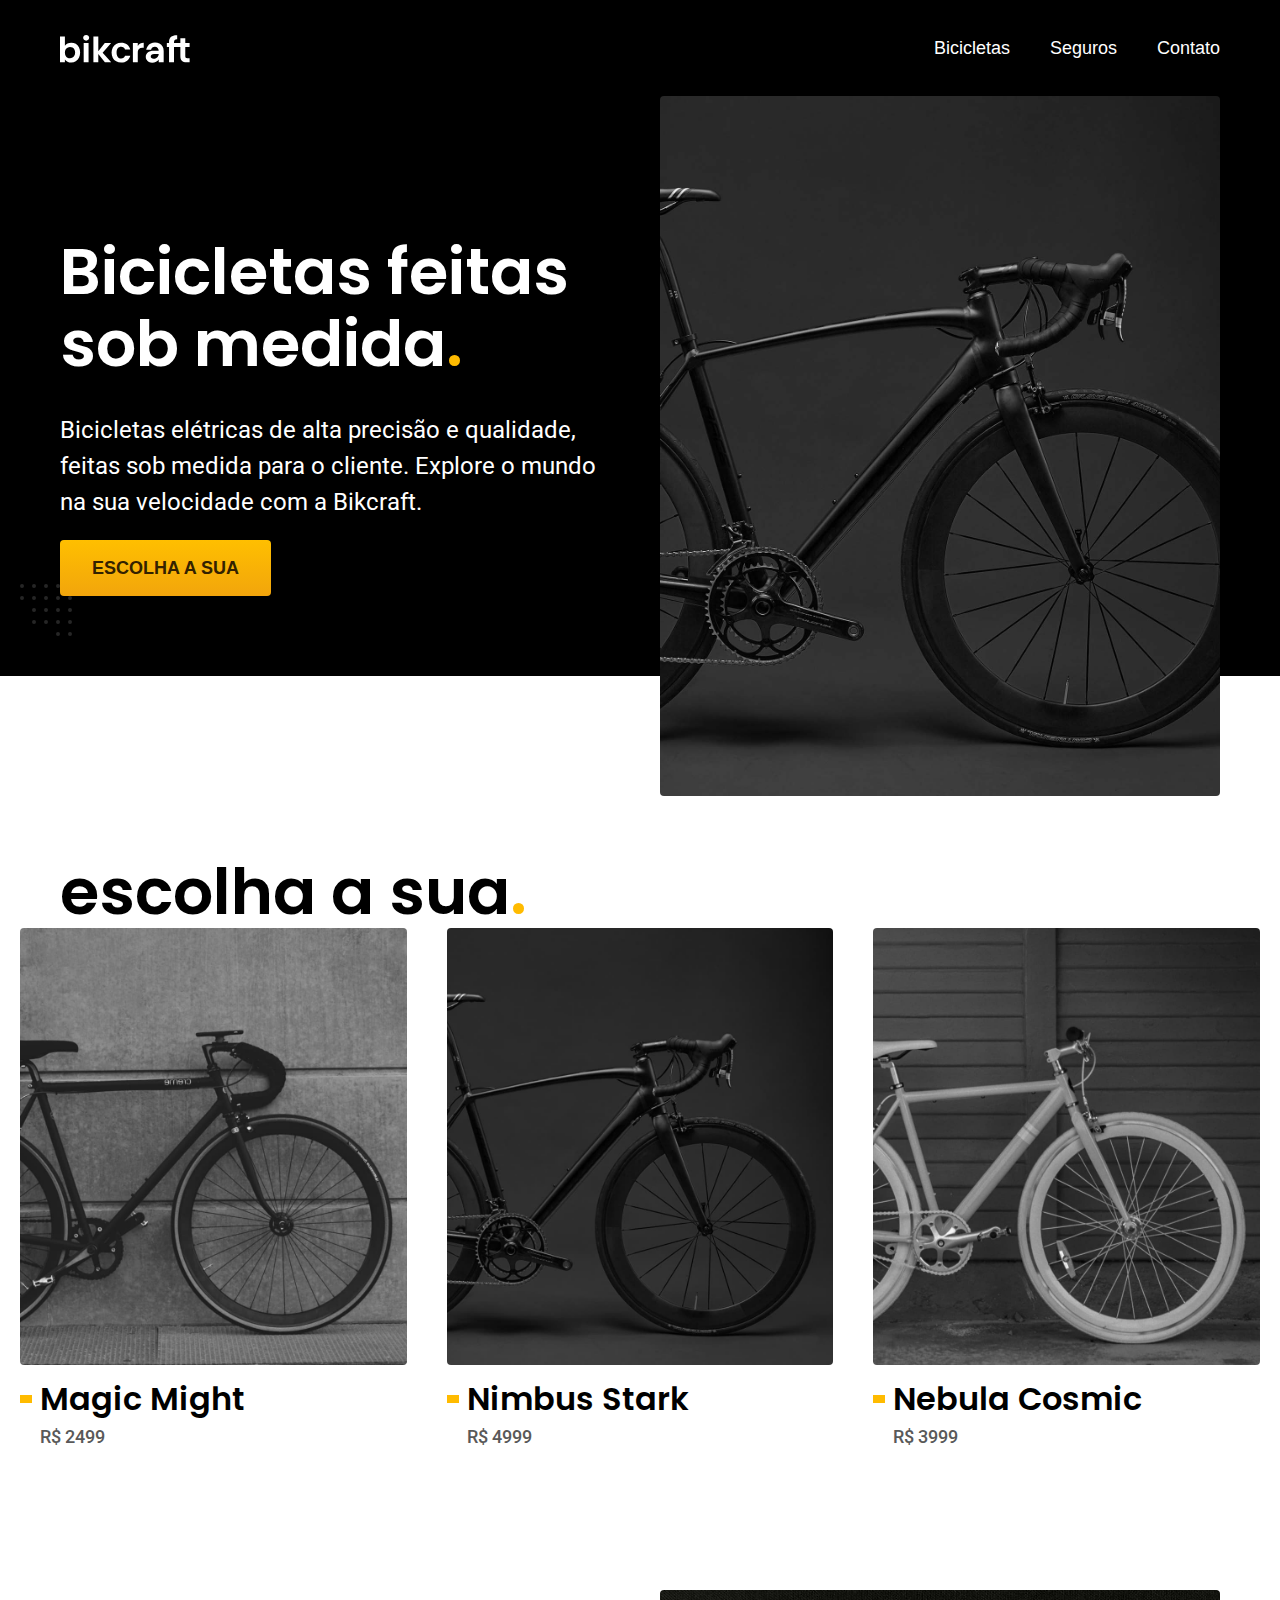
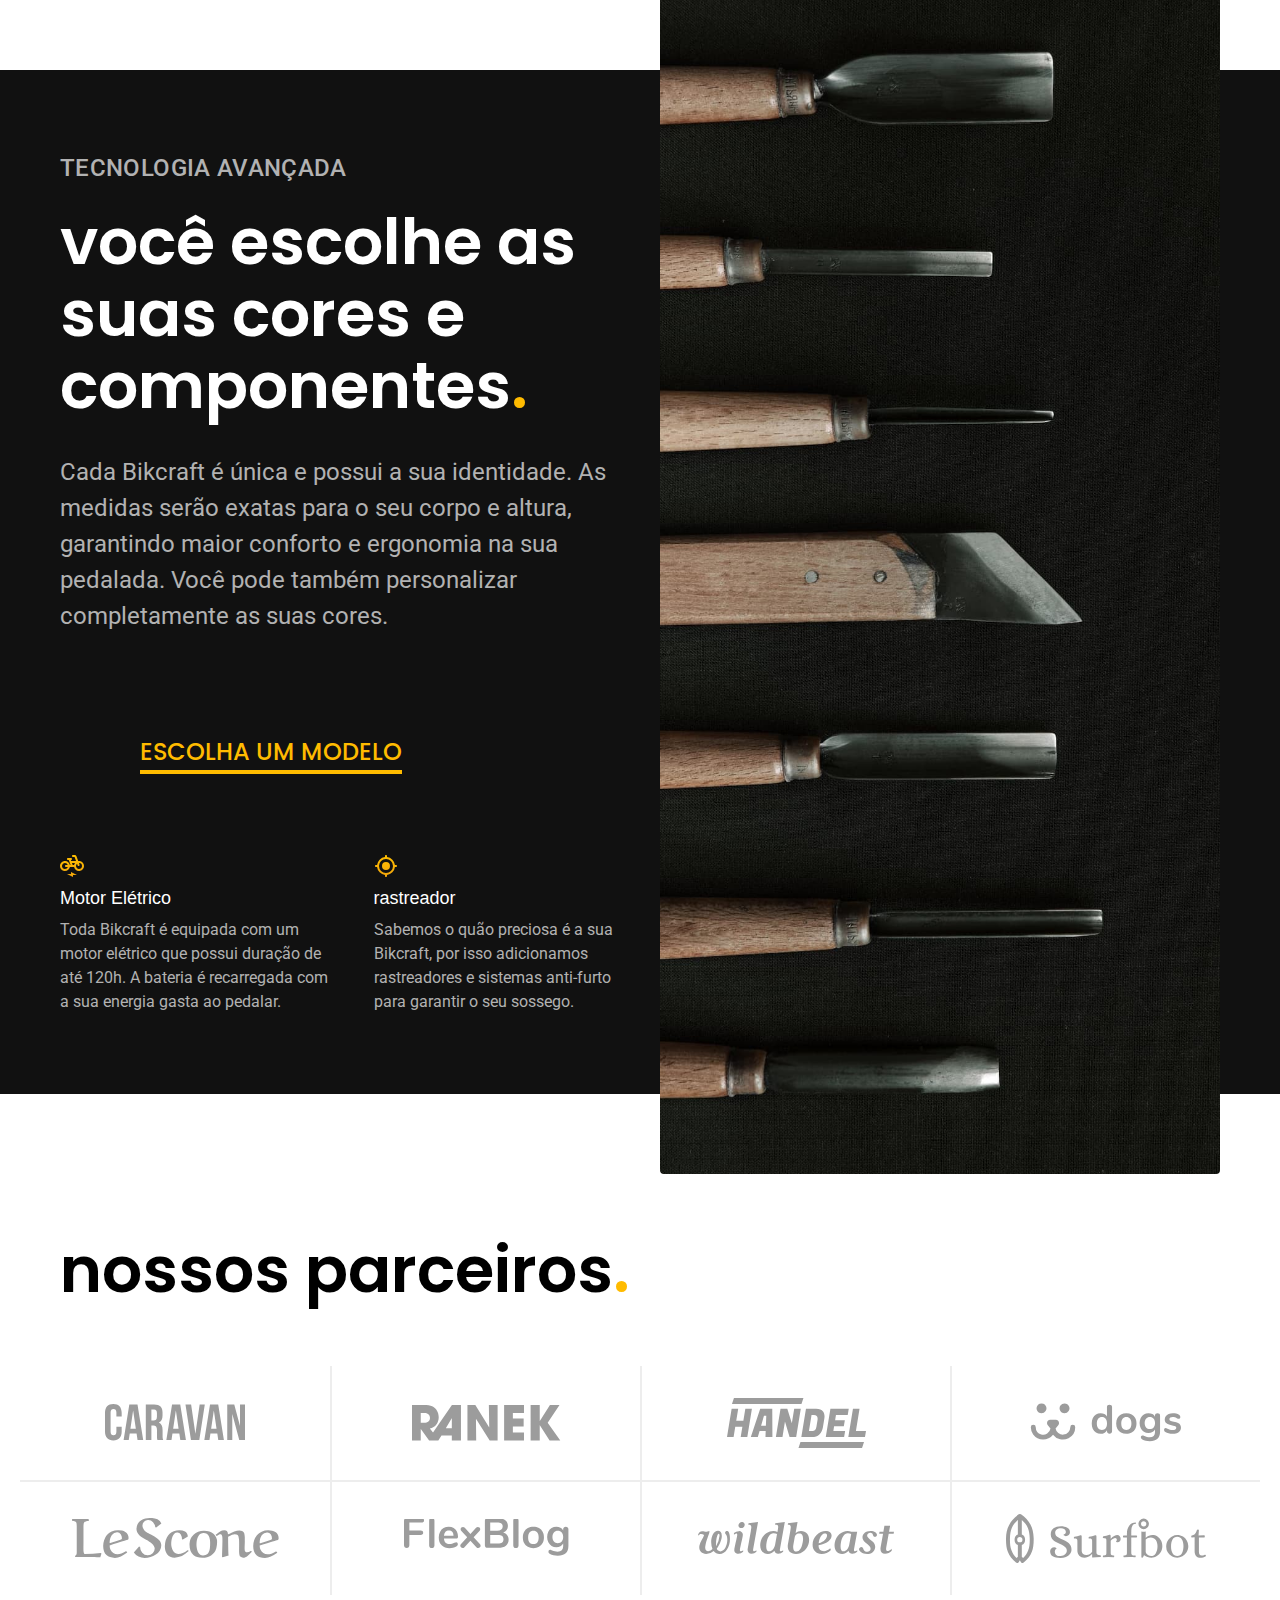
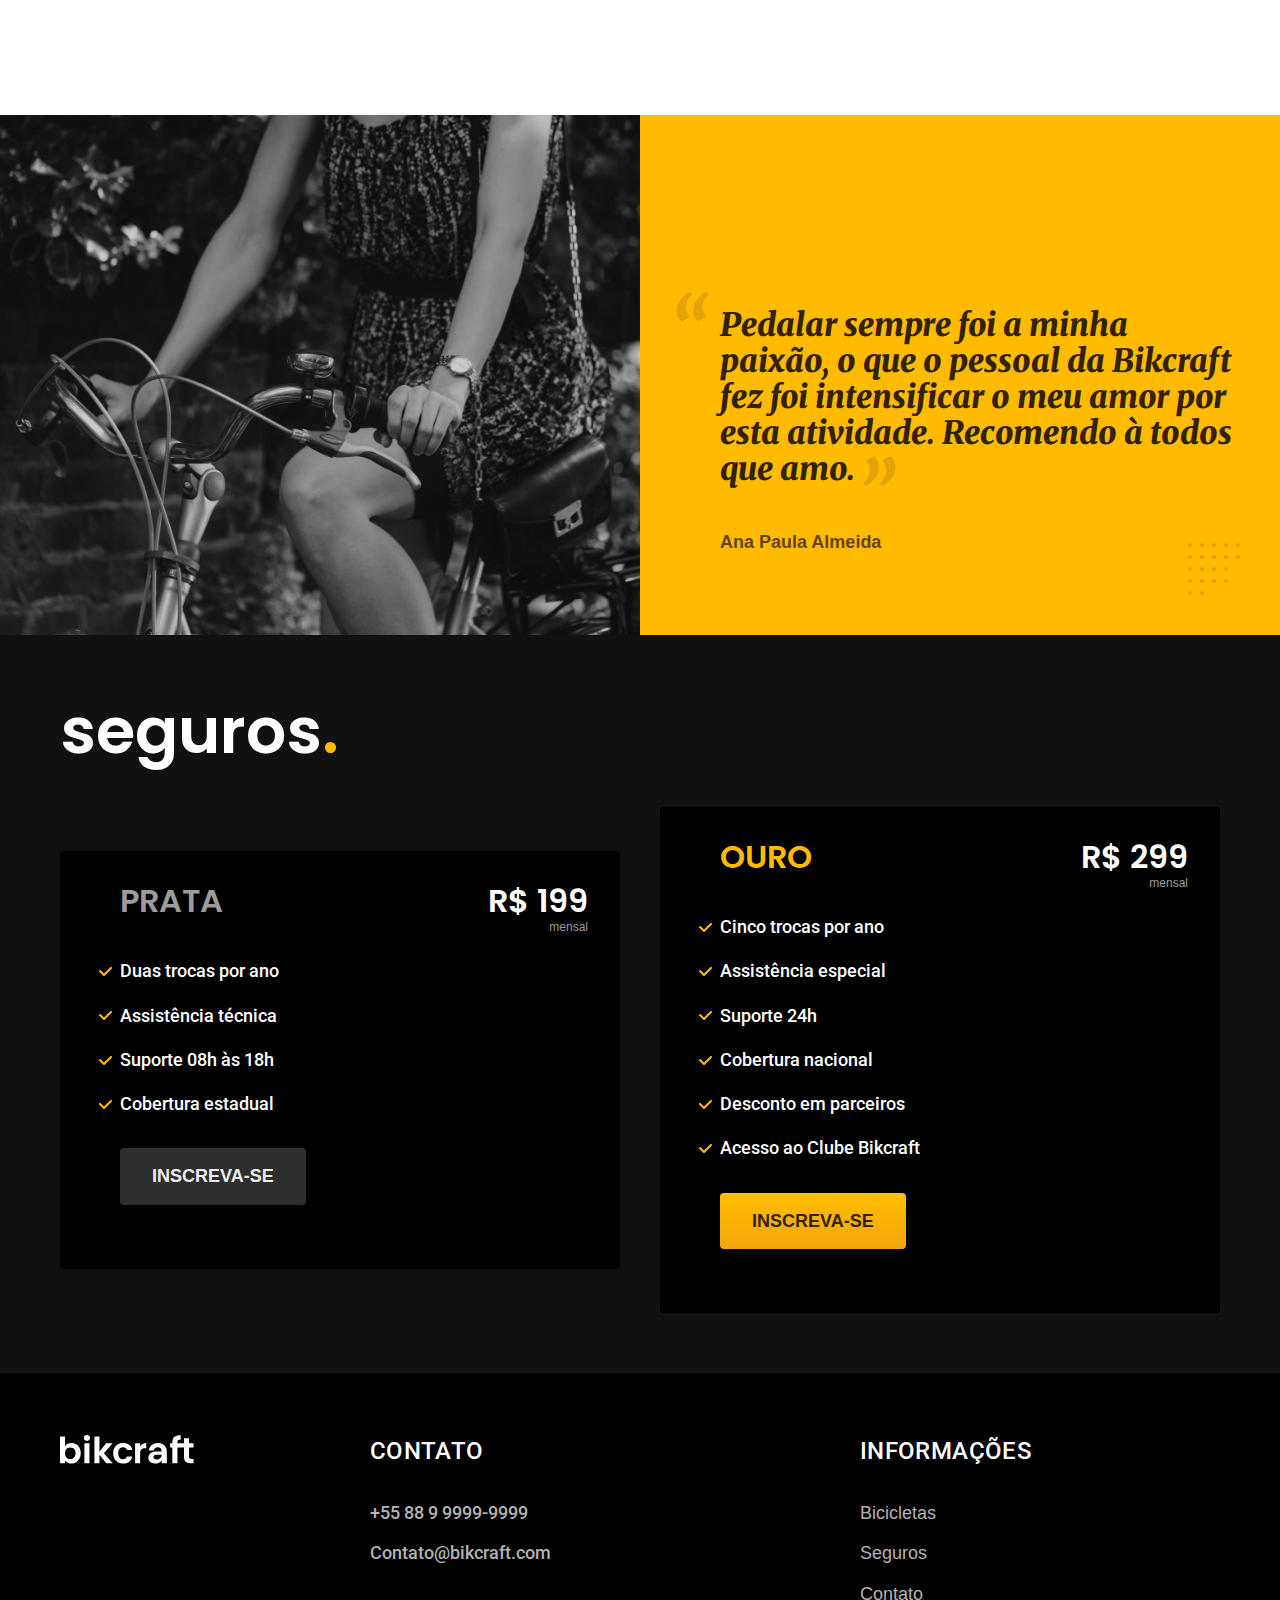
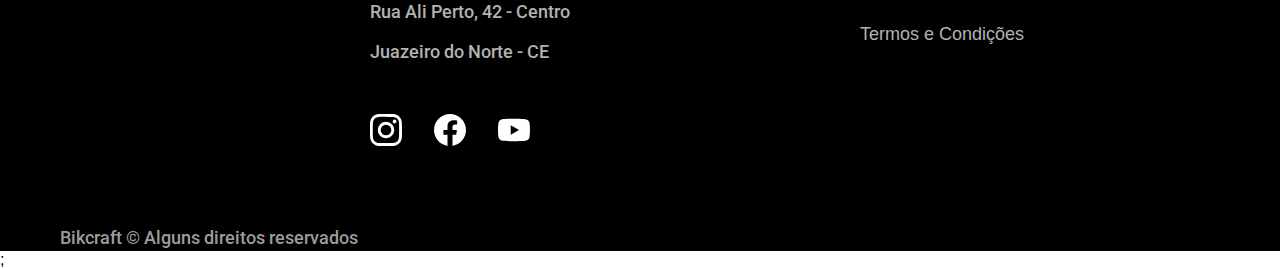
==== commit 0cb3efa2: "plugin animação" ====
--- a/index.html
+++ b/index.html
@@ -21,7 +21,7 @@
             </a>
 
             <nav aria-label="primaria">
-                <ul class="menu-desktop header-menu font-1-m cor-0">
+                <ul class="header-menu font-1-m cor-0">
                     <li><a href="./bicicletas.html">Bicicletas</a></li>
                     <li><a href="./seguros.html">Seguros</a></li>
                     <li><a href="./contato.html">Contato</a></li>
@@ -33,12 +33,12 @@
     <main class="introducao-bg">
         <div class="introducao interface">
             <div class="introducao-conteudo">
-                <h1 class="font-1-xxl">Bicicletas feitas sob medida<span class="cor-p1">.</span></h1>
-                <p class="font-2-l">Bicicletas elétricas de alta precisão e qualidade, feitas sob medida para o cliente.
+                <h1 class="font-1-xxl .fadeInDown" data-anime="200" >Bicicletas feitas sob medida<span class="cor-p1">.</span></h1>
+                <p class="font-2-l .fadeInDown" data-anime="400">Bicicletas elétricas de alta precisão e qualidade, feitas sob medida para o cliente.
                     Explore o mundo na sua velocidade com a Bikcraft.</p>
-                <a class="btn-style-1" href="./bicicletas.html">Escolha a sua</a>
-            </div>
-            <picture>
+                <a class="btn-style-1 .fadeInDown" href="./bicicletas.html" data-anime="600">Escolha a sua</a>
+            </div>
+            <picture data-anime="800" class=".fadeInDown">
                 <source media="(max-width:800px)" srcset="./img/bicicletas/nimbus.jpg">
                 <img src="img/fotos/introducao.jpg" alt="bicicleta preta" width="1280" height="1600">
             </picture>
@@ -201,7 +201,8 @@
             <p class=" footer-copy font-2-m cor-6">Bikcraft © Alguns direitos reservados</p>
         </div>
     </footer>
-
+    <script src="./js/plugins/simple-anime.js"></script>;
+    <script src="./js/script.js"></script>
 </body>
 
 </html>--- a/css/style.css
+++ b/css/style.css
@@ -14,6 +14,7 @@
 @import "./utilidades/componentes.css";
 @import "./utilidades/titulos-pg-internas.css";
 @import "./utilidades/formulario.css";
+@import "./utilidades/animacao.css";
 
 /* -----home------- */
 @import "./home/introducao.css";
--- a/css/style.css
+++ b/css/style.css
@@ -14,6 +14,7 @@
 @import "./utilidades/componentes.css";
 @import "./utilidades/titulos-pg-internas.css";
 @import "./utilidades/formulario.css";
+@import "./utilidades/animacao.css";
 
 /* -----home------- */
 @import "./home/introducao.css";
